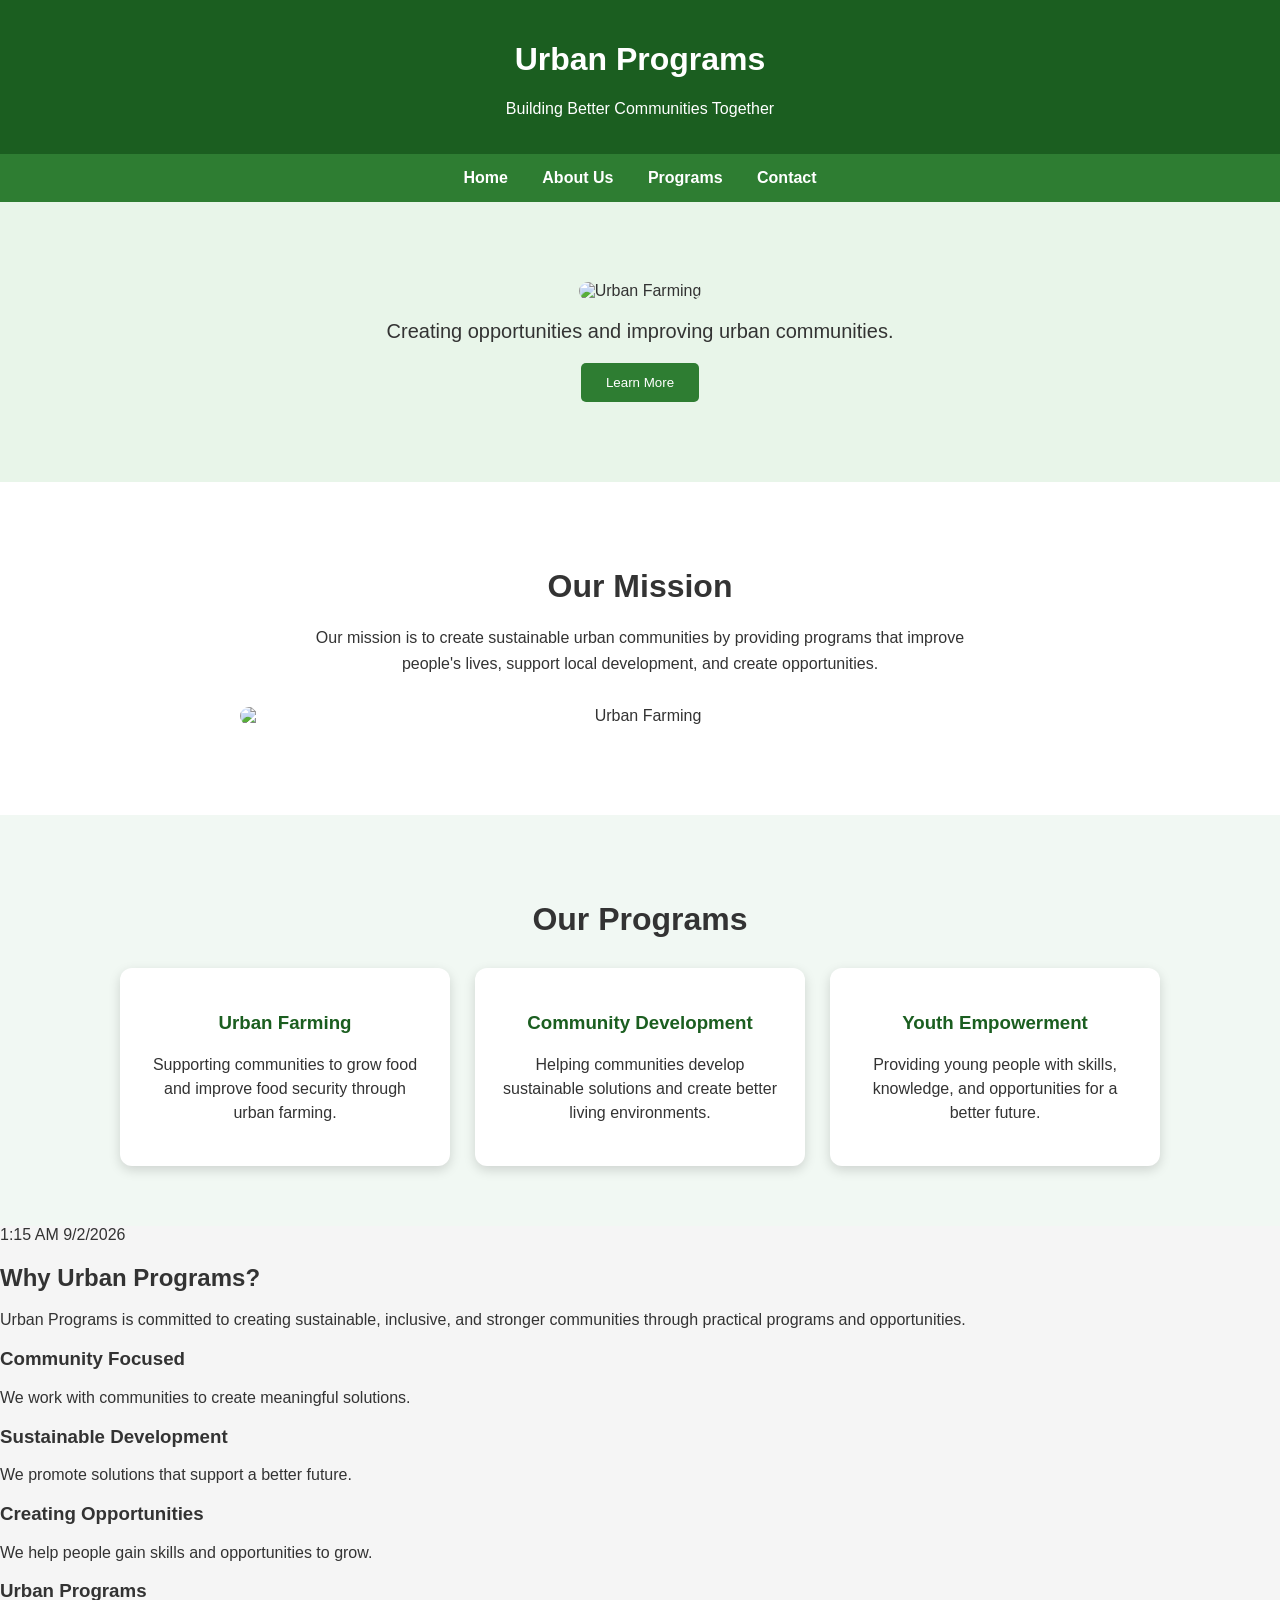
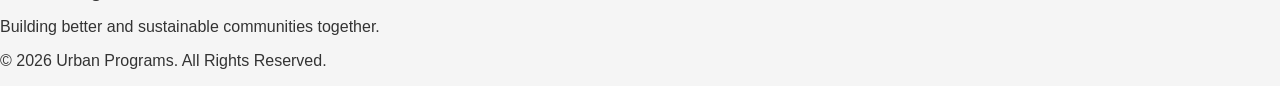
==== index.html @ 41f9073e "Add files via upload" ====
<!DOCTYPE html>
<html lang="en">
<head>
    <meta charset="UTF-8">
    <meta name="viewport" content="width=device-width, initial-scale=1.0">

    <title>Urban Programs</title>

    <link rel="stylesheet" href="style.css">
</head>

<body>

    <header>
        <h1>Urban Programs</h1>
        <p>Building Better Communities Together</p>
    </header>

    <nav>
        <a href="#">Home</a>
        <a href="#">About Us</a>
        <a href="#">Programs</a>
        <a href="#">Contact</a>
    </nav>

    <section class="hero">
        <img src="images/image1.png" alt="Urban Farming">
        <p>Creating opportunities and improving urban communities.</p>
        <button>Learn More</button>
    </section>
<section class="mission">
    <h2>Our Mission</h2>
    <p>
        Our mission is to create sustainable urban communities
        by providing programs that improve people's lives,
        support local development, and create opportunities.
    </p>
    <img src="images/image3.png" alt="Urban Farming">
</section>
<section class="programs">
    <h2>Our Programs</h2>

    <div class="program-container">

        <div class="program-card">
            <h3>Urban Farming</h3>
            <p>
                Supporting communities to grow food and improve
                food security through urban farming.
            </p>
        </div>

        <div class="program-card">
            <h3>Community Development</h3>
            <p>
                Helping communities develop sustainable solutions
                and create better living environments.
            </p>
        </div>

        <div class="program-card">
            <h3>Youth Empowerment</h3>
            <p>
                Providing young people with skills, knowledge,
                and opportunities for a better future.
            </p>
        </div>

    </div>
</section>1:15 AM 9/2/2026
</body>
</html><section class="why-us">
    <h2>Why Urban Programs?</h2>

    <p>
        Urban Programs is committed to creating sustainable,
        inclusive, and stronger communities through practical
        programs and opportunities.
    </p>

    <div class="why-container">

        <div class="why-card">
            <h3>Community Focused</h3>
            <p>We work with communities to create meaningful solutions.</p>
        </div>

        <div class="why-card">
            <h3>Sustainable Development</h3>
            <p>We promote solutions that support a better future.</p>
        </div>

        <div class="why-card">
            <h3>Creating Opportunities</h3>
            <p>We help people gain skills and opportunities to grow.</p>
        </div>

    </div>
</section><footer>
    <h3>Urban Programs</h3>
    <p>Building better and sustainable communities together.</p>
    <p>&copy; 2026 Urban Programs. All Rights Reserved.</p>
</footer>
---- style.css ----
body {
    margin: 0;
    font-family: Arial, sans-serif;
    background-color: #f5f5f5;
    color: #333;
}

header {
    background-color: #1b5e20;
    color: white;
    padding: 20px;
    text-align: center;
}

nav {
    background-color: #2e7d32;
    padding: 15px;
    text-align: center;
}

nav a {
    color: white;
    text-decoration: none;
    margin: 0 15px;
    font-weight: bold;
}

.hero {
    padding: 80px 20px;
    text-align: center;
    background-color: #e8f5e9;
}

.hero h1 {
    font-size: 45px;
    margin-bottom: 15px;
}

.hero p {
    font-size: 20px;
}

button {
    background-color: #2e7d32;
    color: white;
    border: none;
    padding: 12px 25px;
    border-radius: 5px;
    cursor: pointer;
}
.mission {
    background-color: white;
    padding: 60px 20px;
    text-align: center;
}

.mission h2,
.programs h2 {
    font-size: 32px;
    margin-bottom: 20px;
}

.mission p {
    max-width: 700px;
    margin: auto;
    line-height: 1.6;
}

.programs {
    padding: 60px 20px;
    text-align: center;
    background-color: #e8f5e9;
}

.program-container {
    display: flex;
    justify-content: center;1:19 AM 9/2/2026
    gap: 25px;
    flex-wrap: wrap;
    margin-top: 30px;
}

.program-card {
    background-color: white;
    width: 280px;
    padding: 25px;
    border-radius: 10px;
    box-shadow: 0 4px 10px rgba(0, 0, 0, 0.15);
}

.program-card h3 {
    color: #2e7d32;
}

.program-card p {
    line-height: 1.5;
}
<section class="why-us">
    <h2>Why Urban Programs?</h2>

    <p>
        Urban Programs is committed to creating sustainable,
        inclusive, and stronger communities through practical
        programs and opportunities.
    </p>

    <div class="why-container">

        <div class="why-card">
            <h3>Community Focused</h3>
            <p>We work with communities to create meaningful solutions.</p>
        </div>

        <div class="why-card">
            <h3>Sustainable Development</h3>
            <p>We promote solutions that support a better future.</p>
        </div>

        <div class="why-card">
            <h3>Creating Opportunities</h3>
            <p>We help people gain skills and opportunities to grow.</p>
        </div>

    </div>
</section>
footer {
    background-color: #1b5e20;
    color: white;
    text-align: center;
    padding: 30px 20px;
}

footer h3 {
    margin-bottom: 10px;
}
.hero img {
    width: 100%;
    max-height: 500px;
    object-fit: cover;
    border-radius: 10px;
}.mission img {
    width: 80%;
    max-width: 800px;
    display: block;
    margin: 30px auto;
    border-radius: 12px;
}
.programs {
    padding: 60px 20px;
    text-align: center;
    background-color: #f1f8f3;
}

.program-container {
    display: flex;
    justify-content: center;
    gap: 25px;
    flex-wrap: wrap;
    margin-top: 30px;
}

.program-card {
    background-color: white;
    padding: 25px;
    width: 280px;
    border-radius: 12px;
    box-shadow: 0 4px 12px rgba(0,0,0,0.15);
}

.program-card h3 {
    color: #1b5e20;
}

.program-card button {
    background-color: #2e7d32;
    color: white;
    border: none;
    padding: 10px 20px;
    border-radius: 6px;
    cursor: pointer;
}
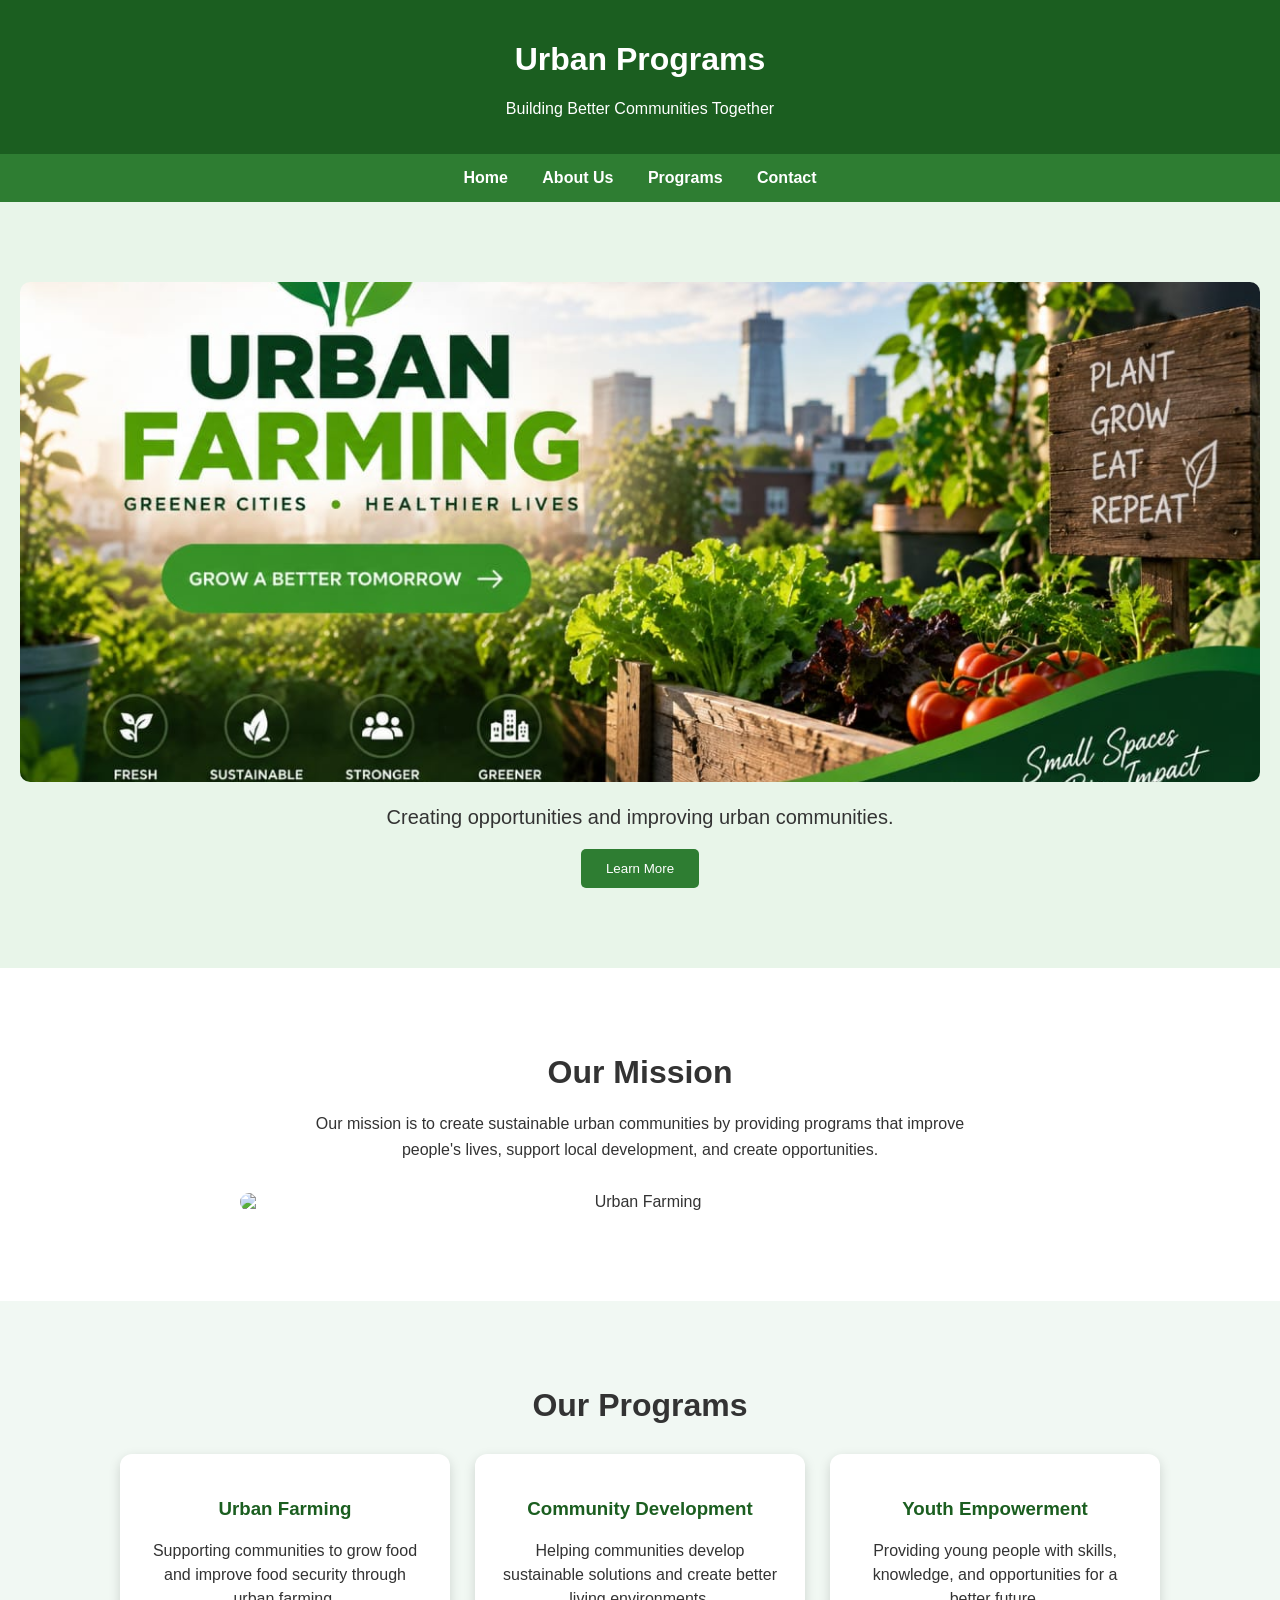
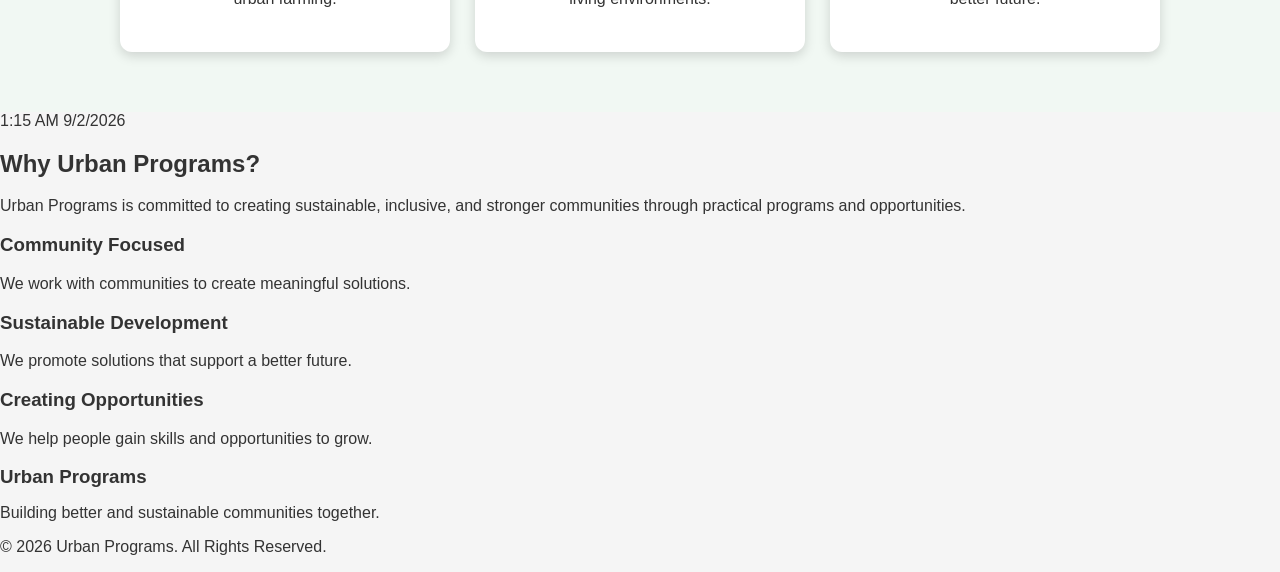
==== commit 7f6a169c: "Fix HTML structure and formatting issues" ====
--- a/index.html
+++ b/index.html
@@ -24,7 +24,7 @@
     </nav>
 
     <section class="hero">
-        <img src="images/image1.png" alt="Urban Farming">
+        <img src="image1.png" alt="Urban Farming">
         <p>Creating opportunities and improving urban communities.</p>
         <button>Learn More</button>
     </section>
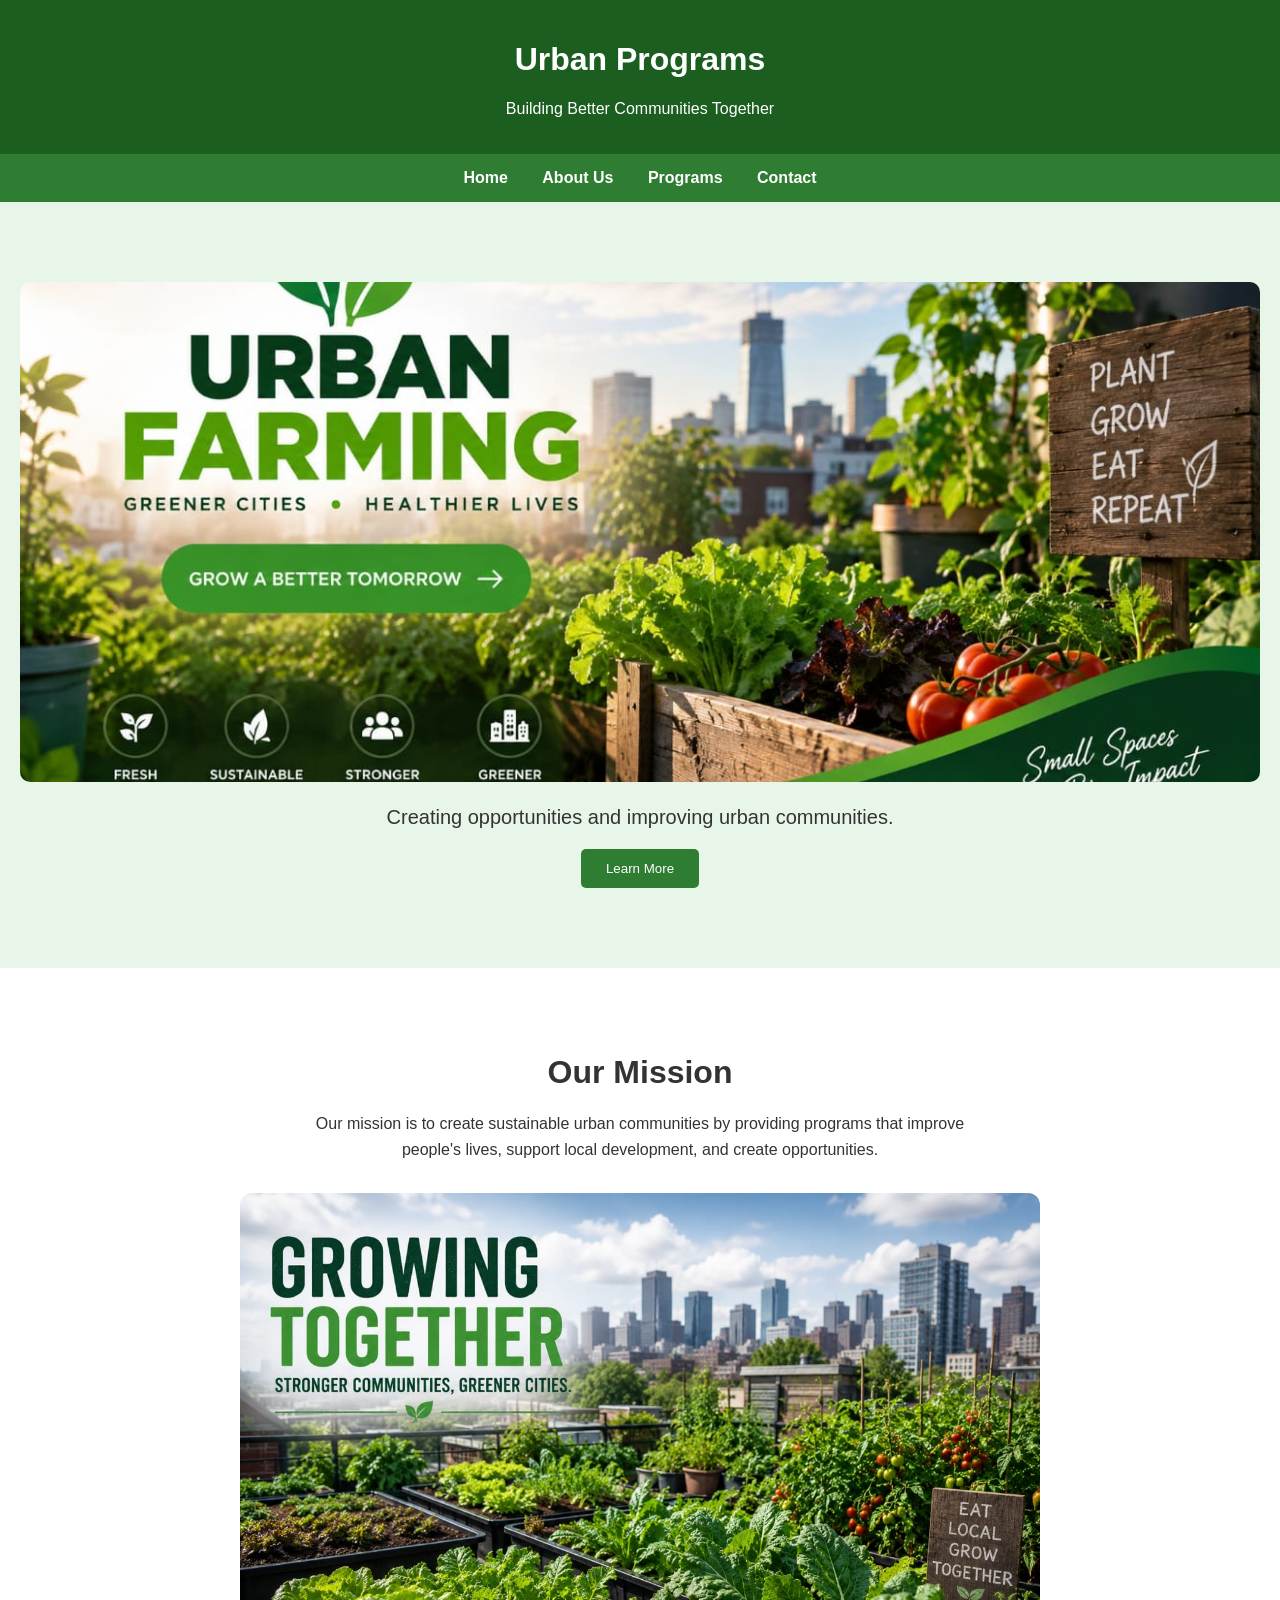
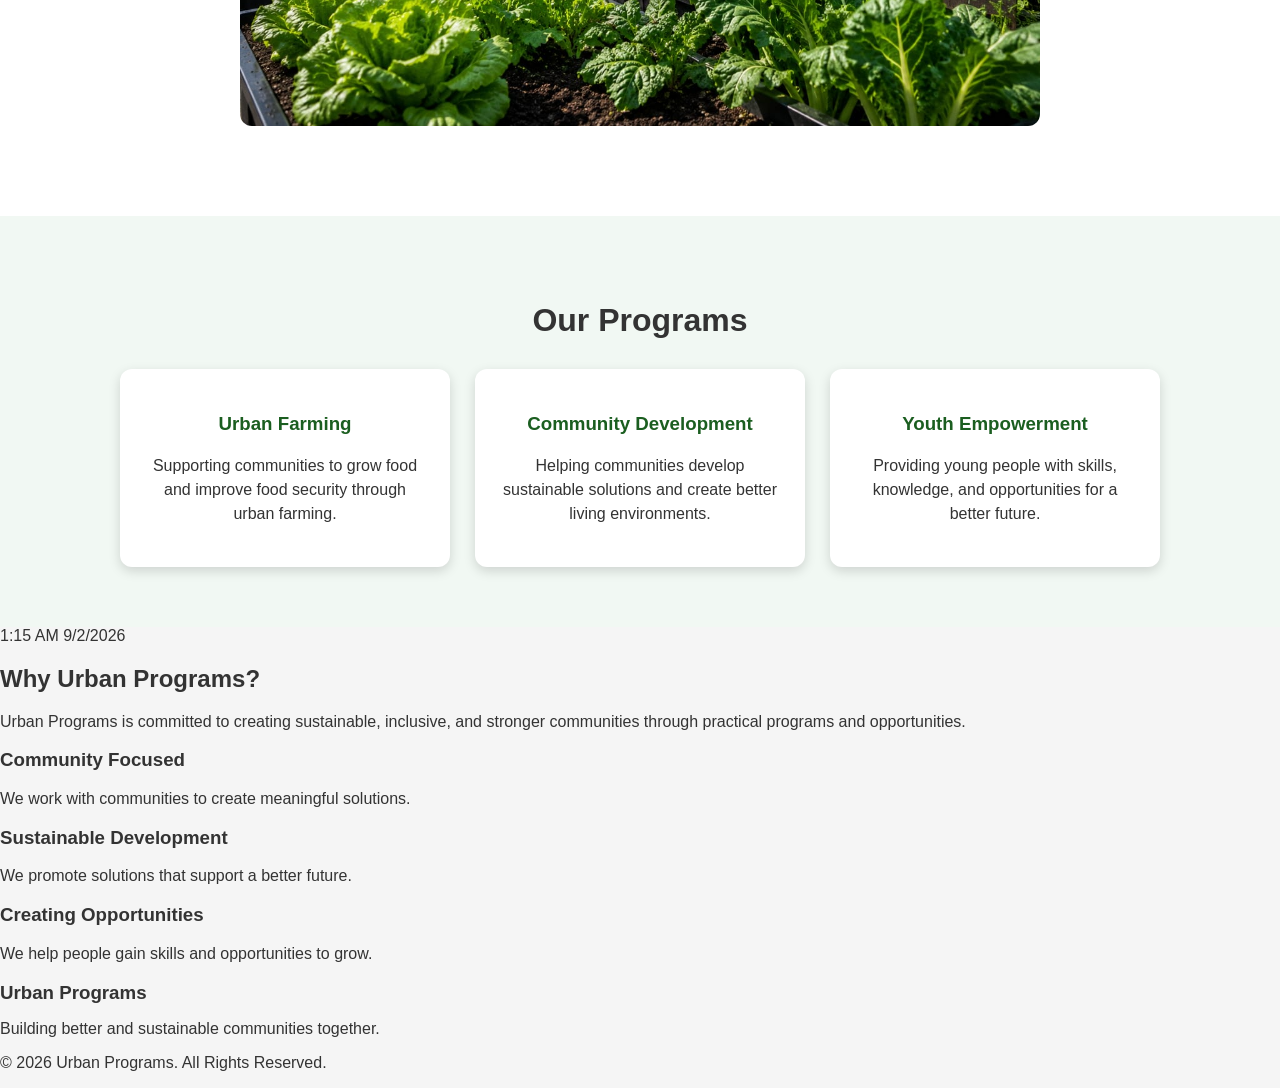
==== commit d1badab8: "Fix HTML formatting and structure" ====
--- a/index.html
+++ b/index.html
@@ -35,7 +35,7 @@
         by providing programs that improve people's lives,
         support local development, and create opportunities.
     </p>
-    <img src="images/image3.png" alt="Urban Farming">
+    <img src="image3.png" alt="Urban Farming">
 </section>
 <section class="programs">
     <h2>Our Programs</h2>
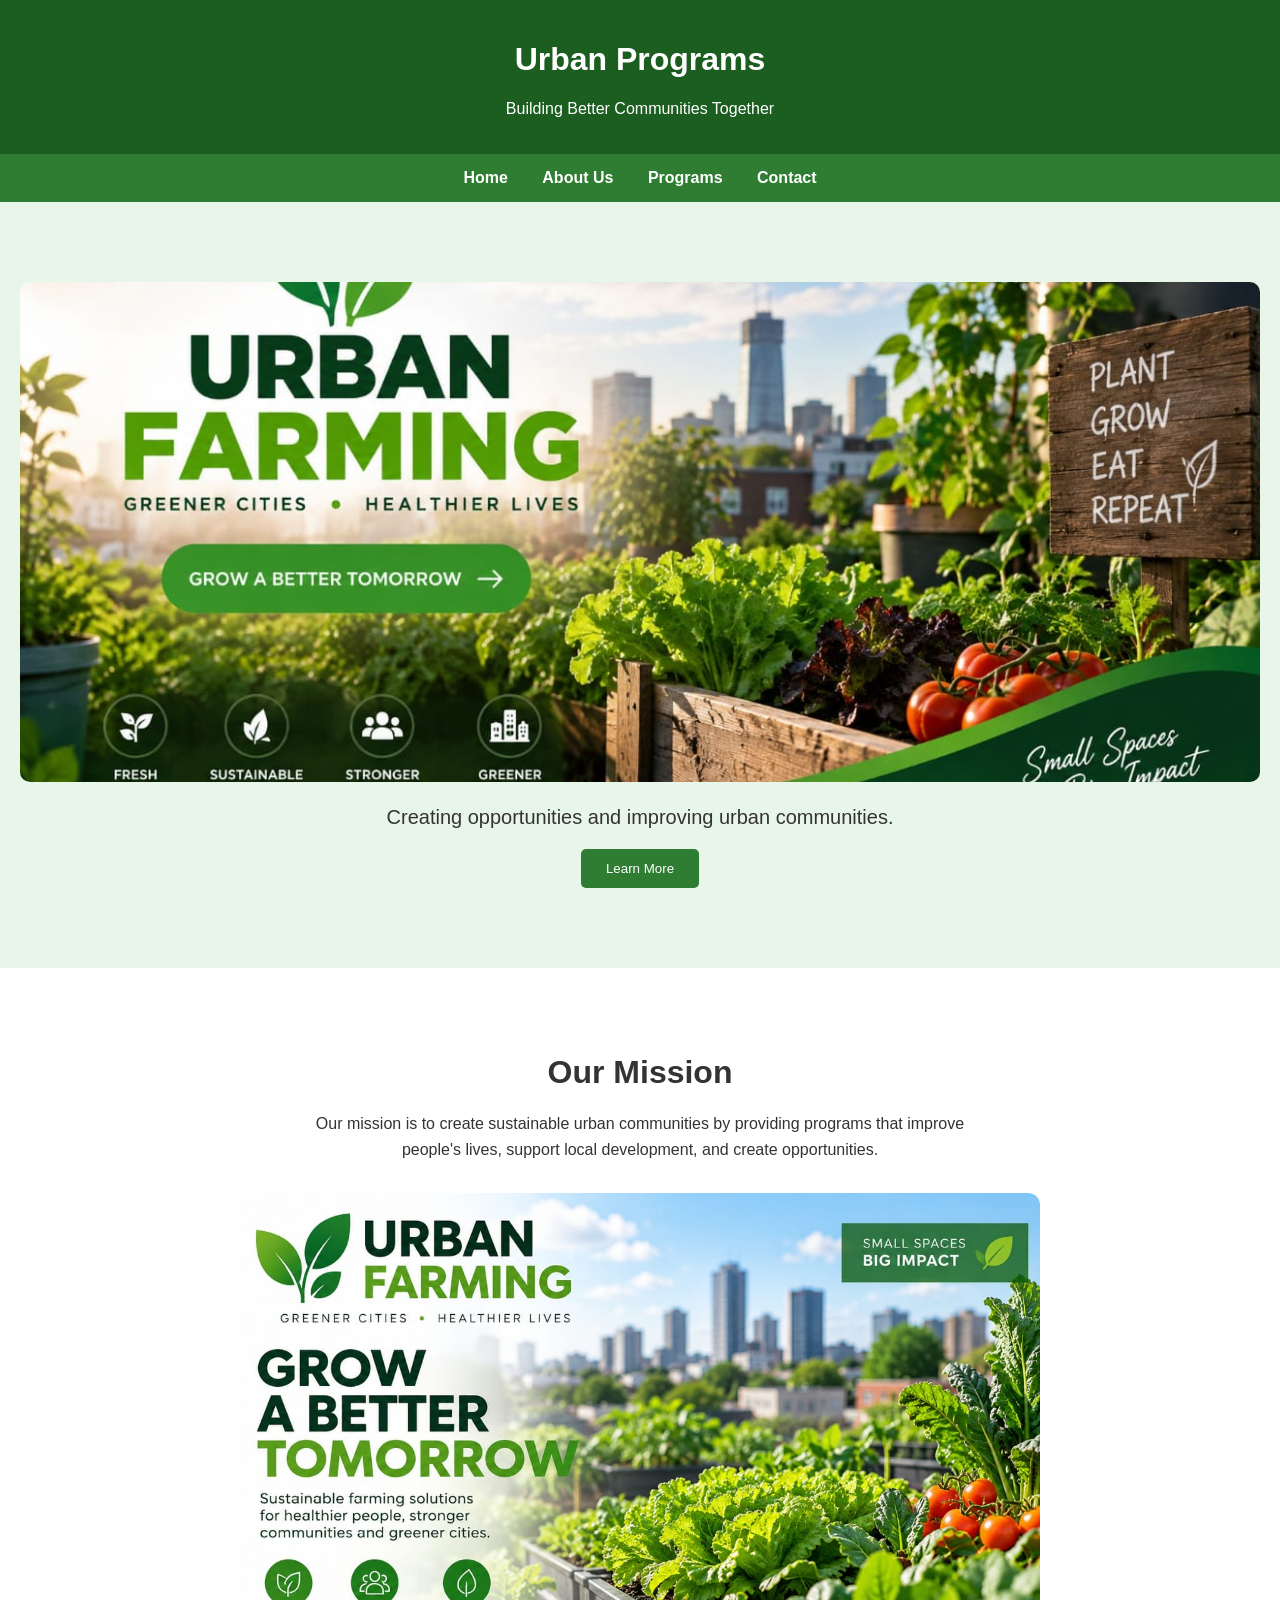
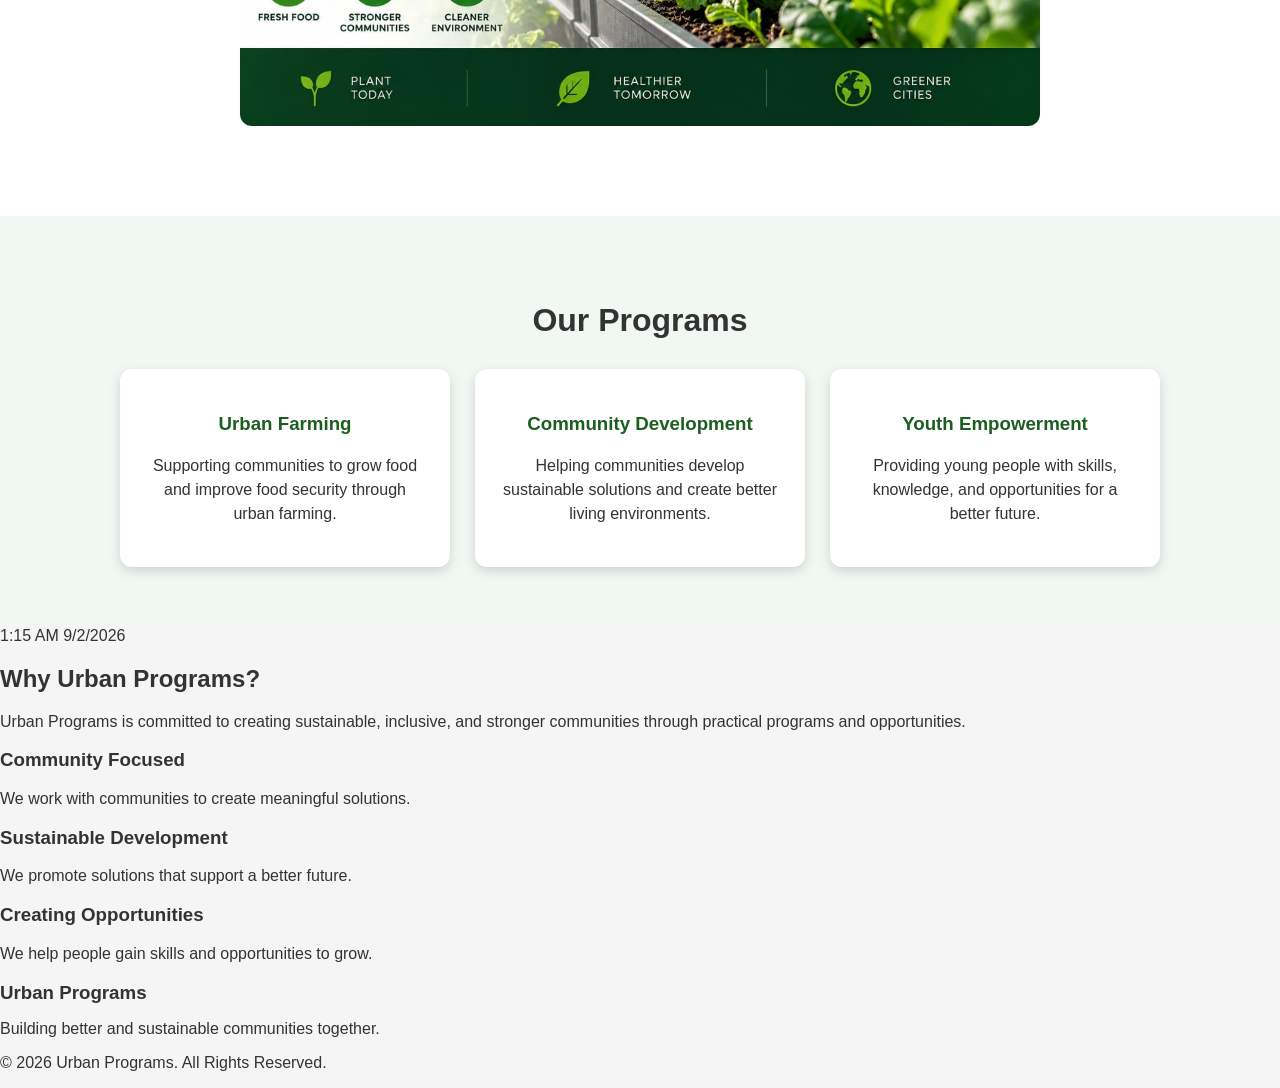
==== commit 5549497d: "Update index.html" ====
--- a/index.html
+++ b/index.html
@@ -35,7 +35,7 @@
         by providing programs that improve people's lives,
         support local development, and create opportunities.
     </p>
-    <img src="image3.png" alt="Urban Farming">
+    <img src="image2.png" alt="Urban Farming">
 </section>
 <section class="programs">
     <h2>Our Programs</h2>
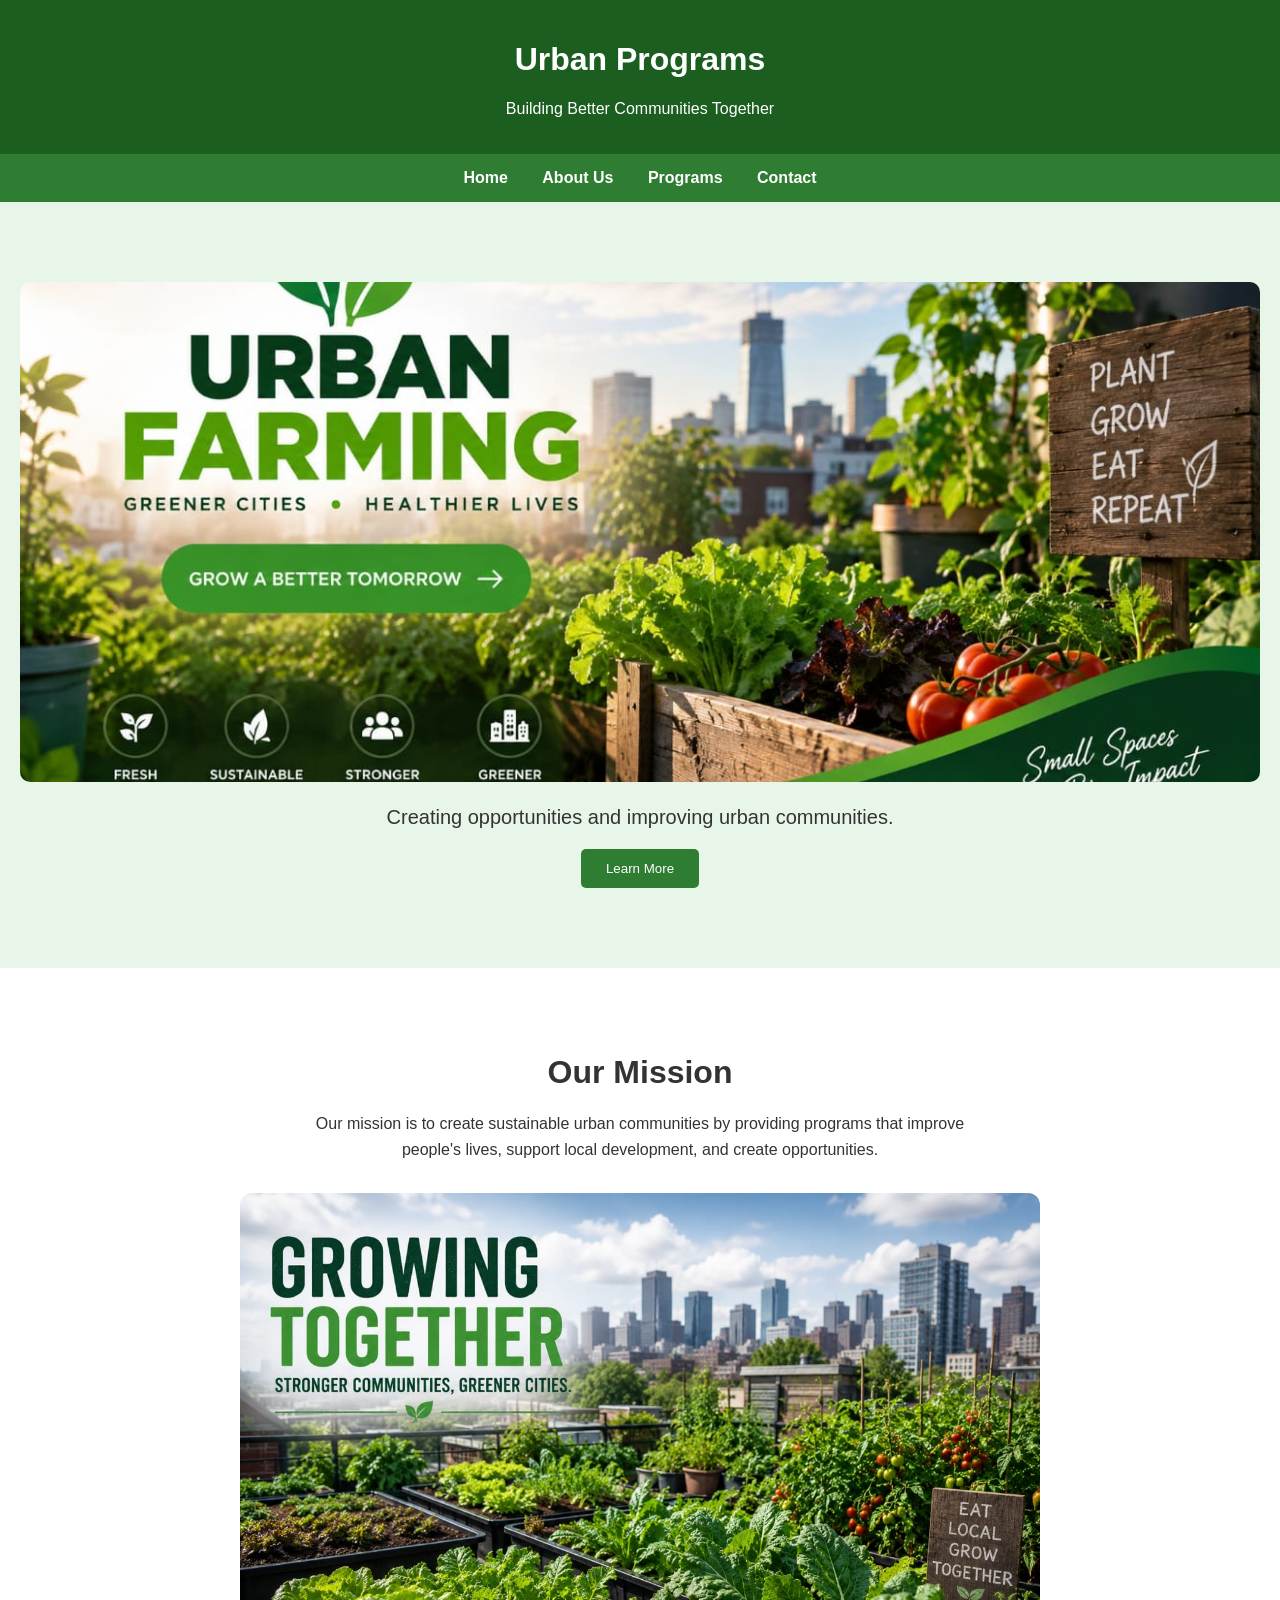
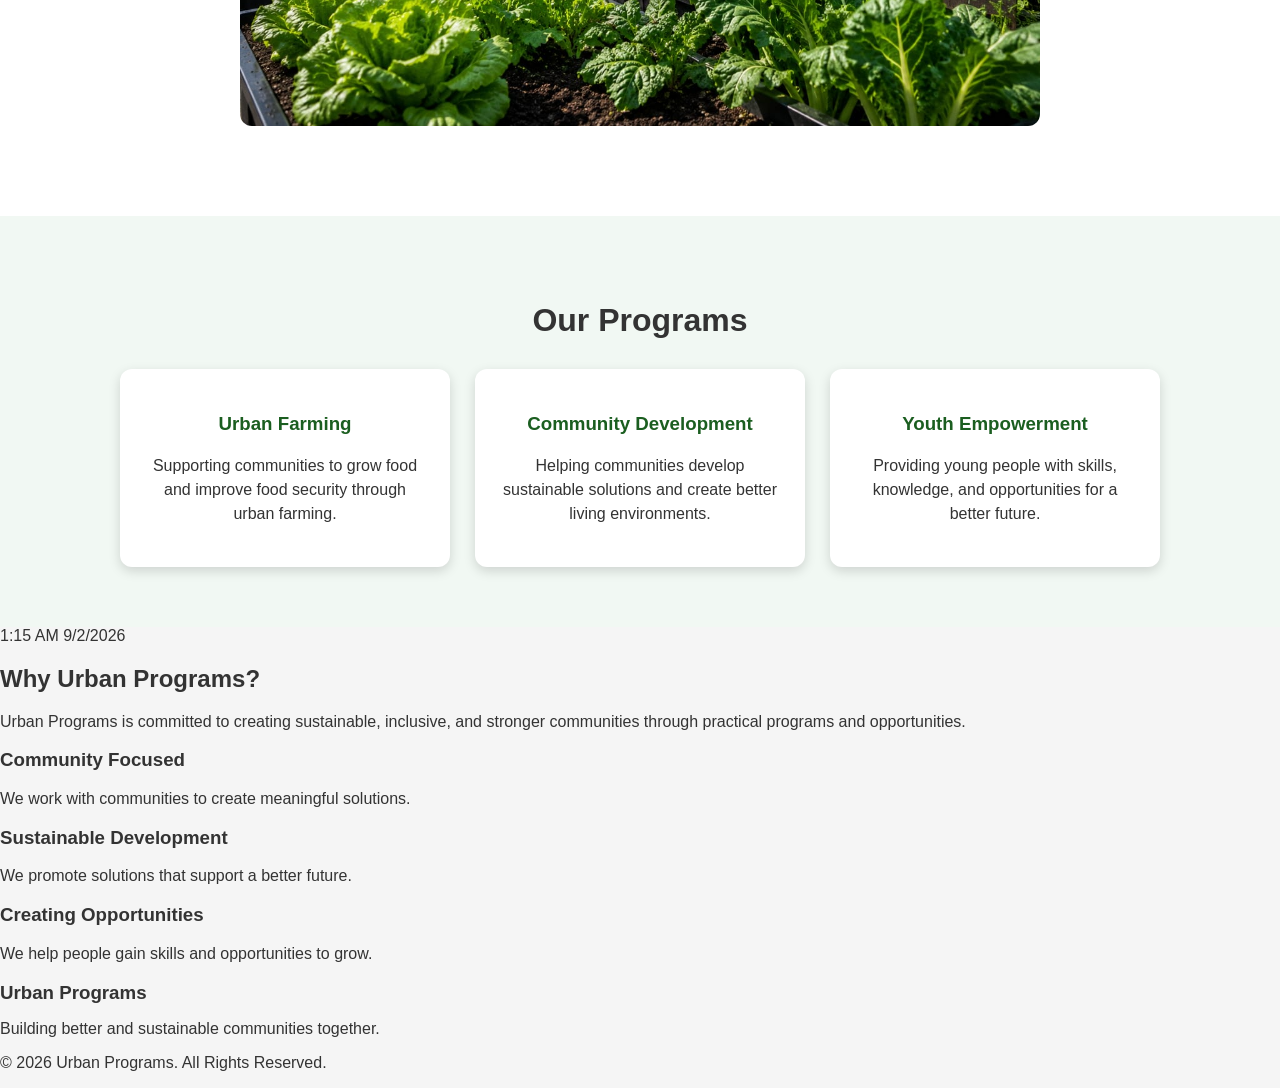
==== commit 32783e73: "Update index.html" ====
--- a/index.html
+++ b/index.html
@@ -35,7 +35,7 @@
         by providing programs that improve people's lives,
         support local development, and create opportunities.
     </p>
-    <img src="image2.png" alt="Urban Farming">
+    <img src="image3.png" alt="Urban Farming">
 </section>
 <section class="programs">
     <h2>Our Programs</h2>
